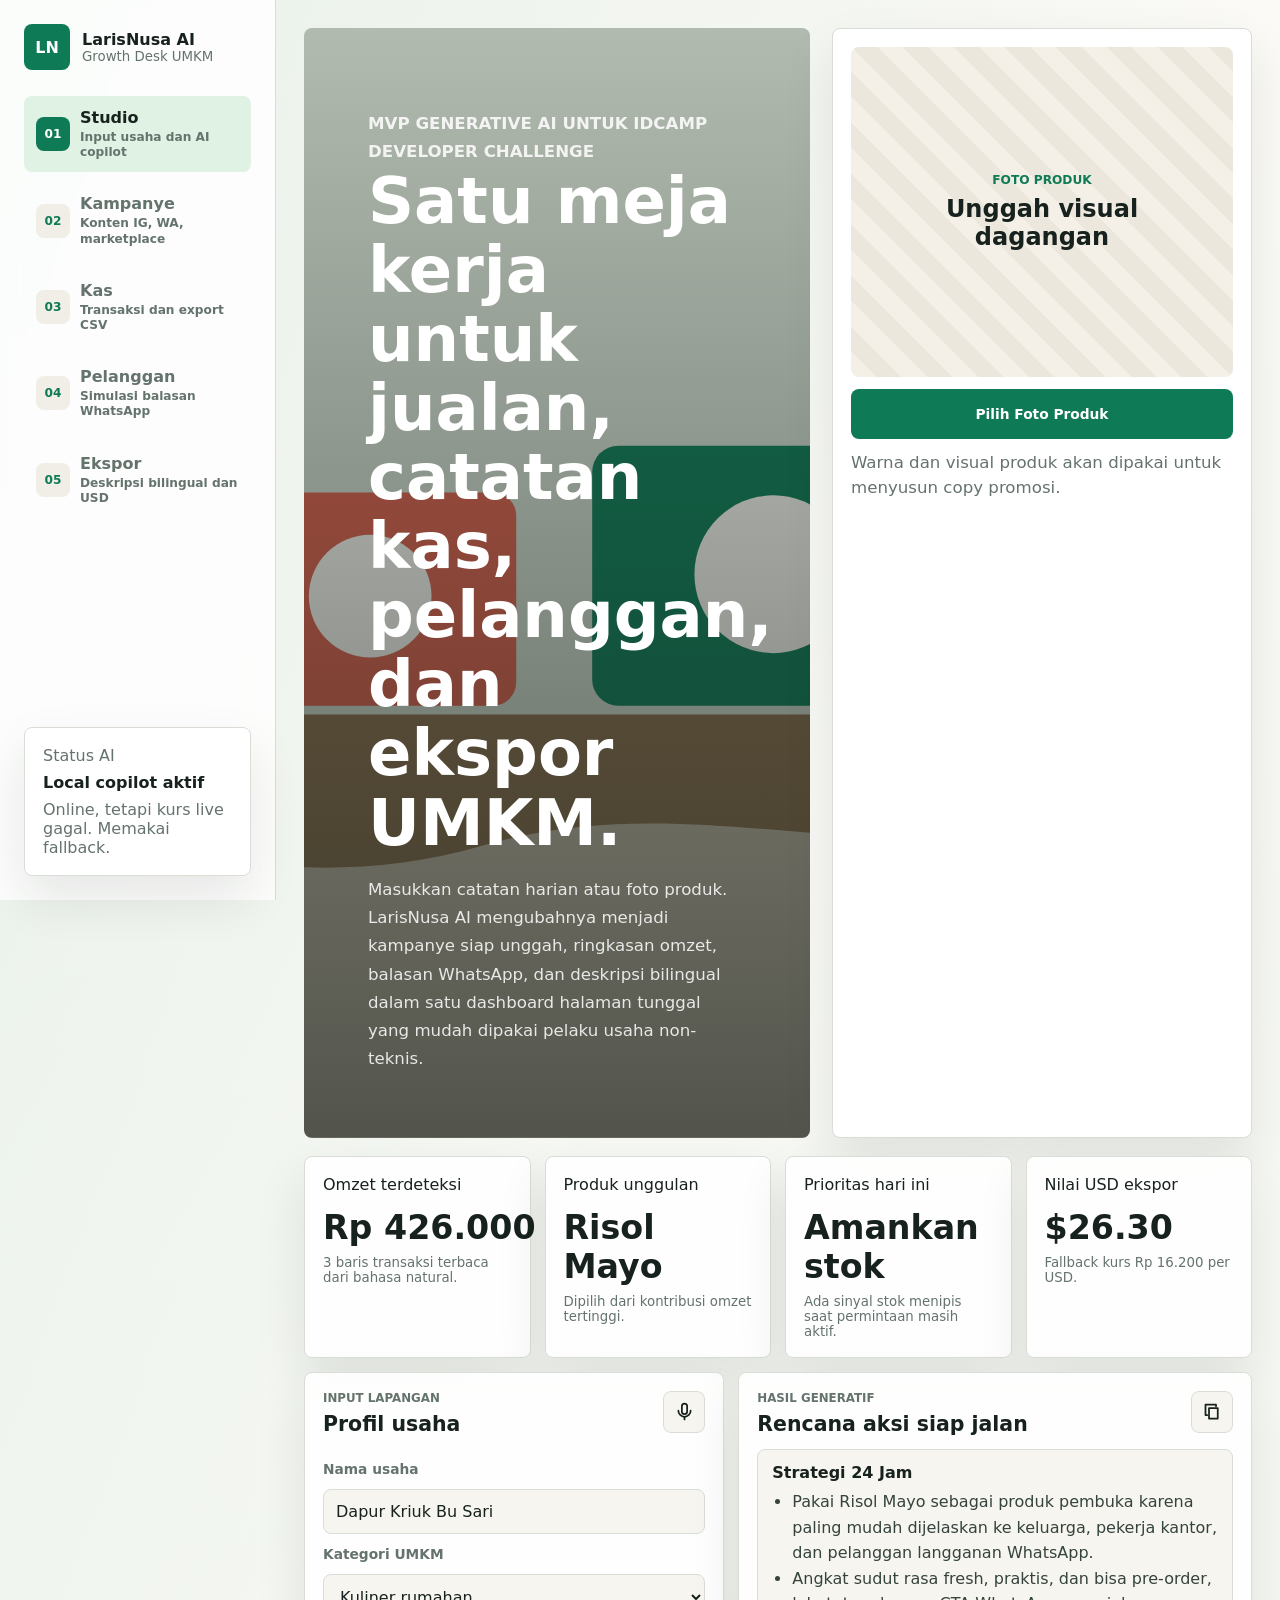
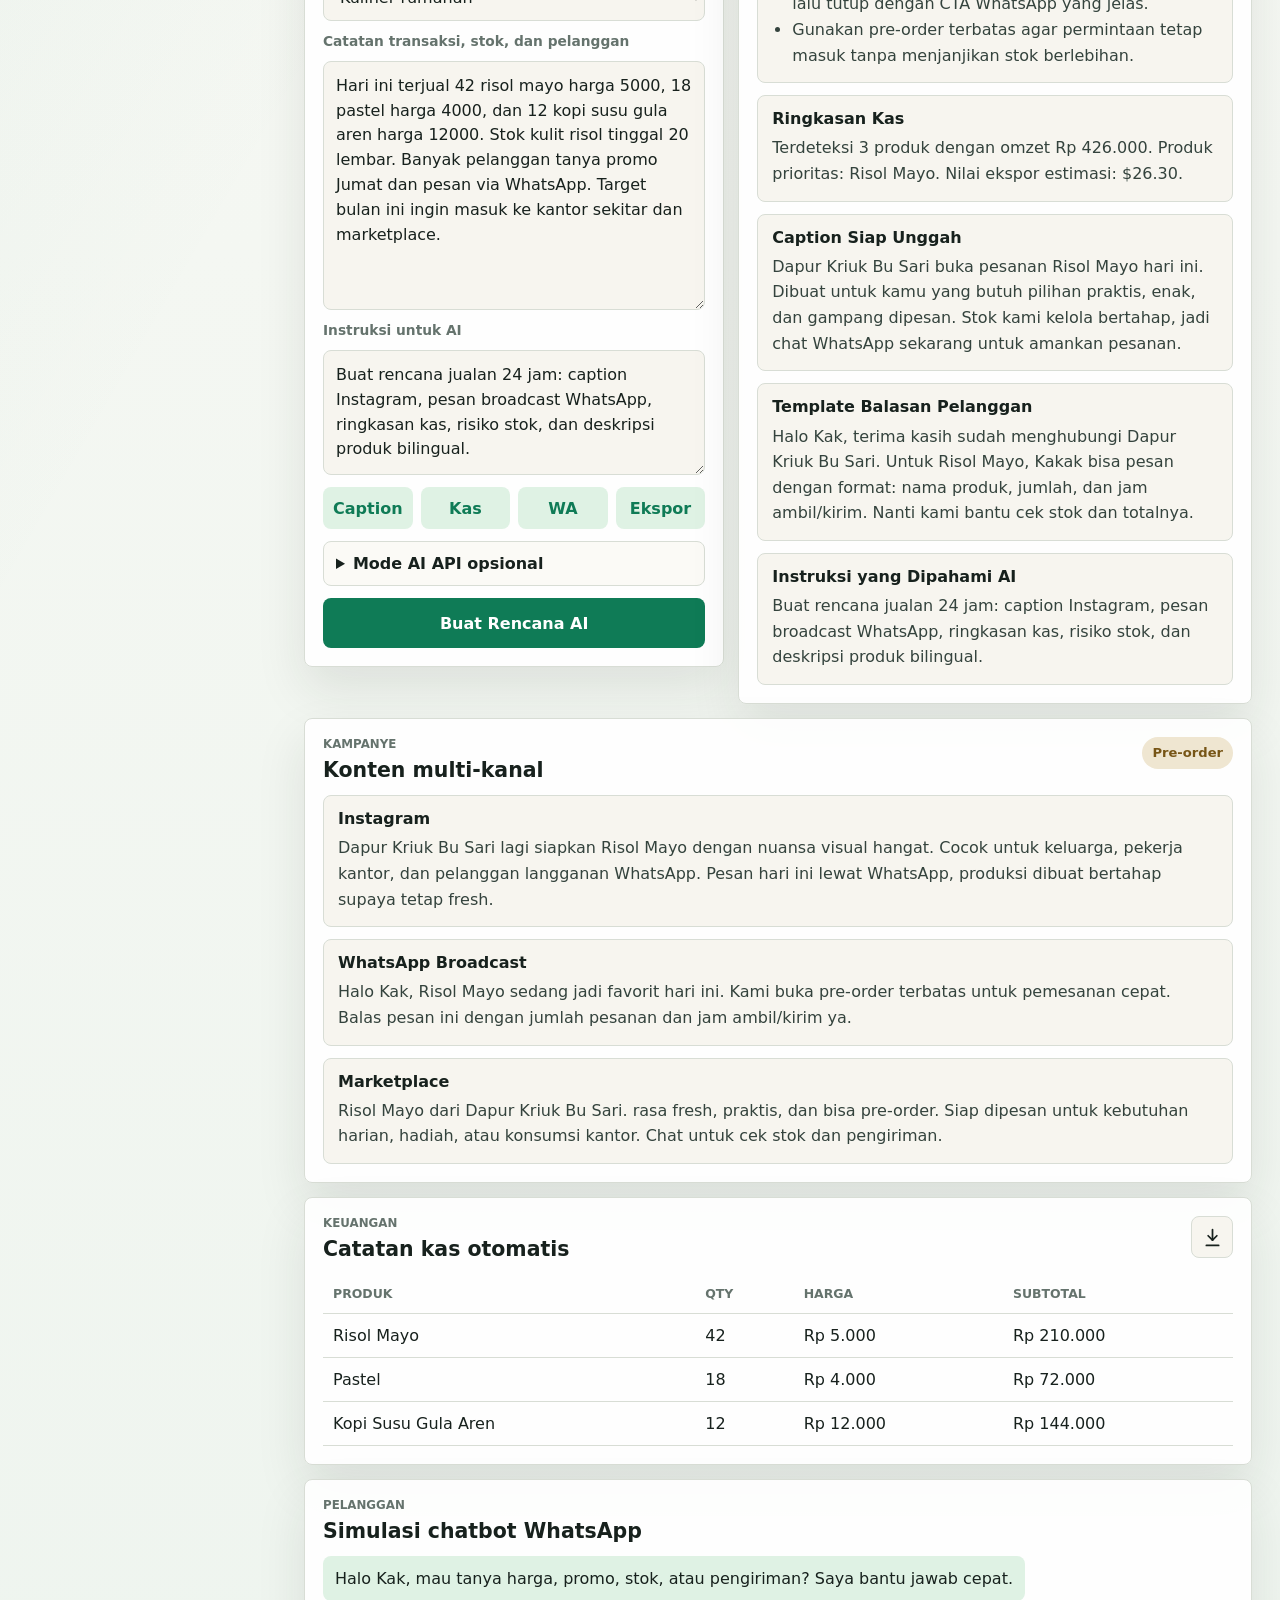
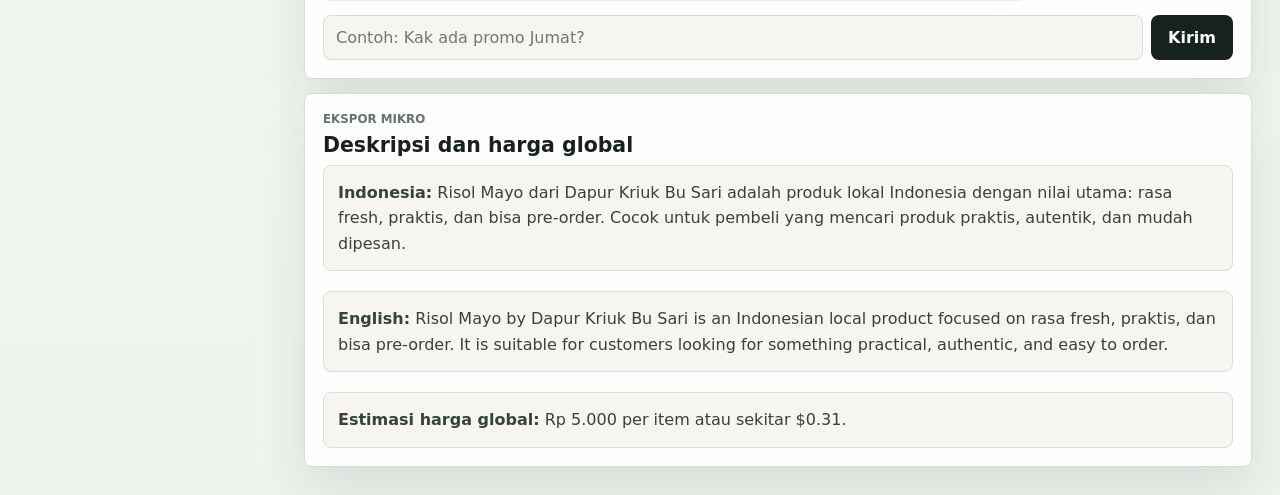
==== app/index.html @ e1582db5 "Initial commit" ====
<!doctype html>
<html lang="id">
  <head>
    <meta charset="UTF-8" />
    <meta name="viewport" content="width=device-width, initial-scale=1.0" />
    <meta name="dicoding:email" content="diegosimanjuntak2006@gmail.com" />
    <title>LarisNusa AI - Growth Desk UMKM</title>
    <link rel="stylesheet" href="styles/larisnusa.css" />
  </head>
  <body>
    <div class="app-shell">
      <aside class="rail" aria-label="Navigasi utama">
        <a class="brand" href="#studio" aria-label="LarisNusa AI">
          <span class="brand-mark">LN</span>
          <span>
            <strong>LarisNusa AI</strong>
            <small>Growth Desk UMKM</small>
          </span>
        </a>

        <nav class="nav-list">
          <a href="#studio" class="active" data-section-link="studio">
            <span class="nav-icon">01</span>
            <span>
              <strong>Studio</strong>
              <small>Input usaha dan AI copilot</small>
            </span>
          </a>
          <a href="#campaign" data-section-link="campaign">
            <span class="nav-icon">02</span>
            <span>
              <strong>Kampanye</strong>
              <small>Konten IG, WA, marketplace</small>
            </span>
          </a>
          <a href="#finance" data-section-link="finance">
            <span class="nav-icon">03</span>
            <span>
              <strong>Kas</strong>
              <small>Transaksi dan export CSV</small>
            </span>
          </a>
          <a href="#customer" data-section-link="customer">
            <span class="nav-icon">04</span>
            <span>
              <strong>Pelanggan</strong>
              <small>Simulasi balasan WhatsApp</small>
            </span>
          </a>
          <a href="#export" data-section-link="export">
            <span class="nav-icon">05</span>
            <span>
              <strong>Ekspor</strong>
              <small>Deskripsi bilingual dan USD</small>
            </span>
          </a>
        </nav>

        <section class="rail-card">
          <span class="label">Status AI</span>
          <strong id="aiStatus">Local copilot aktif</strong>
          <p id="onlineStatus">Mengecek koneksi dan kurs ekspor.</p>
        </section>
      </aside>

      <main class="workspace">
        <section class="hero" id="studio">
          <div class="hero-copy">
            <p class="eyebrow">MVP Generative AI untuk IDCamp Developer Challenge</p>
            <h1>Satu meja kerja untuk jualan, catatan kas, pelanggan, dan ekspor UMKM.</h1>
            <p>
              Masukkan catatan harian atau foto produk. LarisNusa AI mengubahnya menjadi
              kampanye siap unggah, ringkasan omzet, balasan WhatsApp, dan deskripsi
              bilingual dalam satu dashboard halaman tunggal yang mudah dipakai pelaku
              usaha non-teknis.
            </p>
          </div>

          <div class="photo-panel" aria-label="Preview foto produk">
            <div class="photo-frame">
              <img id="productPreview" alt="Preview produk UMKM" />
              <div class="photo-fallback">
                <span>Foto produk</span>
                <strong>Unggah visual dagangan</strong>
              </div>
            </div>
            <label class="upload-button" for="productPhoto">Pilih Foto Produk</label>
            <input id="productPhoto" type="file" accept="image/*" />
            <p id="visualInsight">Warna dan visual produk akan dipakai untuk menyusun copy promosi.</p>
          </div>
        </section>

        <section class="metric-grid" aria-label="Ringkasan usaha">
          <article class="metric-card">
            <span>Omzet terdeteksi</span>
            <strong id="revenueMetric">Rp0</strong>
            <small id="revenueNote">Isi catatan transaksi untuk menghitung otomatis.</small>
          </article>
          <article class="metric-card">
            <span>Produk unggulan</span>
            <strong id="topProductMetric">Belum ada</strong>
            <small>Dipilih dari kontribusi omzet tertinggi.</small>
          </article>
          <article class="metric-card">
            <span>Prioritas hari ini</span>
            <strong id="priorityMetric">Validasi data</strong>
            <small id="priorityNote">AI membaca stok, permintaan, dan momen promosi.</small>
          </article>
          <article class="metric-card">
            <span>Nilai USD ekspor</span>
            <strong id="usdMetric">$0</strong>
            <small id="rateNote">Menggunakan kurs real-time bila tersedia.</small>
          </article>
        </section>

        <section class="studio-grid">
          <article class="panel input-panel">
            <div class="panel-head">
              <div>
                <p class="eyebrow">Input lapangan</p>
                <h2>Profil usaha</h2>
              </div>
              <button class="icon-button" id="voiceButton" type="button" aria-label="Input suara" title="Input suara">
                <svg viewBox="0 0 24 24" aria-hidden="true">
                  <path d="M12 3a3 3 0 0 0-3 3v6a3 3 0 0 0 6 0V6a3 3 0 0 0-3-3Z" />
                  <path d="M5 11a7 7 0 0 0 14 0" />
                  <path d="M12 18v3" />
                </svg>
              </button>
            </div>

            <label for="businessName">Nama usaha</label>
            <input id="businessName" type="text" value="Dapur Kriuk Bu Sari" />

            <label for="businessType">Kategori UMKM</label>
            <select id="businessType">
              <option value="kuliner">Kuliner rumahan</option>
              <option value="fashion">Fashion lokal</option>
              <option value="kerajinan">Kerajinan handmade</option>
              <option value="pertanian">Produk pertanian</option>
              <option value="jasa">Jasa harian</option>
            </select>

            <label for="salesNotes">Catatan transaksi, stok, dan pelanggan</label>
            <textarea id="salesNotes" rows="9">Hari ini terjual 42 risol mayo harga 5000, 18 pastel harga 4000, dan 12 kopi susu gula aren harga 12000. Stok kulit risol tinggal 20 lembar. Banyak pelanggan tanya promo Jumat dan pesan via WhatsApp. Target bulan ini ingin masuk ke kantor sekitar dan marketplace.</textarea>

            <label for="aiGoal">Instruksi untuk AI</label>
            <textarea id="aiGoal" rows="4">Buat rencana jualan 24 jam: caption Instagram, pesan broadcast WhatsApp, ringkasan kas, risiko stok, dan deskripsi produk bilingual.</textarea>

            <div class="prompt-row" aria-label="Tujuan cepat">
              <button type="button" data-goal="Buat caption Instagram yang singkat, meyakinkan, dan ada ajakan pesan via WhatsApp.">Caption</button>
              <button type="button" data-goal="Hitung omzet dari catatan dan beri rekomendasi stok untuk besok.">Kas</button>
              <button type="button" data-goal="Buat balasan WhatsApp untuk pertanyaan harga, promo, stok, dan cara order.">WA</button>
              <button type="button" data-goal="Buat deskripsi produk Indonesia-Inggris untuk calon pembeli luar negeri.">Ekspor</button>
            </div>

            <details class="api-box">
              <summary>Mode AI API opsional</summary>
              <p>
                Untuk demo publik tanpa backend, aplikasi memakai local copilot. Saat produksi,
                endpoint proxy AI bisa diisi agar prompt dikirim ke server sendiri.
              </p>
              <label for="apiEndpoint">Endpoint proxy AI</label>
              <input id="apiEndpoint" type="url" placeholder="https://domain-anda.com/api/generate" />
            </details>

            <button class="primary-button" id="generateButton" type="button">Buat Rencana AI</button>
          </article>

          <article class="panel output-panel">
            <div class="panel-head">
              <div>
                <p class="eyebrow">Hasil generatif</p>
                <h2>Rencana aksi siap jalan</h2>
              </div>
              <button class="icon-button" id="copyButton" type="button" aria-label="Salin hasil" title="Salin hasil">
                <svg viewBox="0 0 24 24" aria-hidden="true">
                  <path d="M8 8h10v12H8z" />
                  <path d="M6 16H4V4h12v2" />
                </svg>
              </button>
            </div>
            <div id="aiOutput" class="ai-output" aria-live="polite"></div>
          </article>
        </section>

        <section class="module-grid">
          <article class="panel" id="campaign">
            <div class="panel-head">
              <div>
                <p class="eyebrow">Kampanye</p>
                <h2>Konten multi-kanal</h2>
              </div>
              <span class="pill" id="campaignTone">Hangat</span>
            </div>
            <div id="campaignCards" class="stack"></div>
          </article>

          <article class="panel" id="finance">
            <div class="panel-head">
              <div>
                <p class="eyebrow">Keuangan</p>
                <h2>Catatan kas otomatis</h2>
              </div>
              <button class="icon-button" id="downloadCsv" type="button" aria-label="Unduh CSV" title="Unduh CSV">
                <svg viewBox="0 0 24 24" aria-hidden="true">
                  <path d="M12 3v12" />
                  <path d="m7 10 5 5 5-5" />
                  <path d="M5 21h14" />
                </svg>
              </button>
            </div>
            <div class="table-wrap">
              <table>
                <thead>
                  <tr>
                    <th>Produk</th>
                    <th>Qty</th>
                    <th>Harga</th>
                    <th>Subtotal</th>
                  </tr>
                </thead>
                <tbody id="financeRows"></tbody>
              </table>
            </div>
          </article>

          <article class="panel" id="customer">
            <p class="eyebrow">Pelanggan</p>
            <h2>Simulasi chatbot WhatsApp</h2>
            <div class="chat-box" id="chatBox"></div>
            <form class="chat-input" id="chatForm">
              <input id="customerQuestion" type="text" placeholder="Contoh: Kak ada promo Jumat?" />
              <button type="submit">Kirim</button>
            </form>
          </article>

          <article class="panel" id="export">
            <p class="eyebrow">Ekspor mikro</p>
            <h2>Deskripsi dan harga global</h2>
            <div id="exportCopy" class="export-copy"></div>
          </article>
        </section>
      </main>
    </div>

    <script src="scripts/larisnusa.js"></script>
  </body>
</html>
---- app/styles/larisnusa.css ----
:root {
  color-scheme: light;
  --ink: #17211d;
  --muted: #65736d;
  --paper: #f7f5ef;
  --panel: #ffffff;
  --line: #d8ddd5;
  --green: #0f7b56;
  --leaf: #dff2e4;
  --coral: #d95f4b;
  --gold: #e2aa3b;
  --blue: #276b9f;
  --shadow: 0 22px 50px rgba(26, 35, 31, 0.1);
}

* {
  box-sizing: border-box;
}

html {
  scroll-behavior: smooth;
}

body {
  margin: 0;
  min-height: 100vh;
  color: var(--ink);
  background: linear-gradient(120deg, rgba(15, 123, 86, 0.08), transparent 38%), linear-gradient(180deg, #fbfaf6 0%, #edf4ee 100%);
  font-family: Inter, ui-sans-serif, system-ui, -apple-system, BlinkMacSystemFont, "Segoe UI", sans-serif;
}

button,
input,
select,
textarea {
  font: inherit;
}

.app-shell {
  display: grid;
  grid-template-columns: 276px minmax(0, 1fr);
  min-height: 100vh;
}

.rail {
  position: sticky;
  top: 0;
  display: flex;
  height: 100vh;
  flex-direction: column;
  gap: 26px;
  padding: 24px;
  border-right: 1px solid var(--line);
  background: rgba(255, 255, 255, 0.82);
  backdrop-filter: blur(16px);
}

.brand {
  display: flex;
  align-items: center;
  gap: 12px;
  color: inherit;
  text-decoration: none;
}

.brand-mark {
  display: grid;
  width: 46px;
  height: 46px;
  place-items: center;
  border-radius: 8px;
  color: #fff;
  background: var(--green);
  font-weight: 900;
}

.brand strong,
.brand small {
  display: block;
}

.brand small,
.label,
.eyebrow,
small,
.hero p,
.rail-card p,
.api-box p {
  color: var(--muted);
}

.nav-list {
  display: grid;
  gap: 10px;
}

.nav-list a {
  display: grid;
  grid-template-columns: 34px minmax(0, 1fr);
  gap: 10px;
  align-items: center;
  border-radius: 8px;
  color: var(--muted);
  padding: 12px;
  text-decoration: none;
  font-weight: 800;
}

.nav-list a.active,
.nav-list a:hover {
  background: var(--leaf);
  color: var(--ink);
}

.nav-list strong,
.nav-list small {
  display: block;
}

.nav-list small {
  margin-top: 3px;
  color: var(--muted);
  font-size: 0.76rem;
  font-weight: 700;
  line-height: 1.25;
}

.nav-icon {
  display: grid;
  width: 34px;
  height: 34px;
  place-items: center;
  border-radius: 8px;
  background: #f0eee6;
  color: var(--green);
  font-size: 0.76rem;
  font-weight: 900;
}

.nav-list a.active .nav-icon,
.nav-list a:hover .nav-icon {
  background: var(--green);
  color: #fff;
}

.rail-card,
.panel,
.metric-card {
  border: 1px solid var(--line);
  border-radius: 8px;
  background: rgba(255, 255, 255, 0.92);
  box-shadow: var(--shadow);
}

.rail-card {
  margin-top: auto;
  padding: 18px;
}

.rail-card strong,
.rail-card p {
  display: block;
  margin: 8px 0 0;
}

.workspace {
  padding: 28px;
}

.hero {
  display: grid;
  grid-template-columns: minmax(0, 1.2fr) minmax(280px, 420px);
  gap: 22px;
  align-items: stretch;
  min-height: min(560px, calc(100vh - 56px));
  margin-bottom: 18px;
}

.hero-copy {
  display: flex;
  min-height: 440px;
  flex-direction: column;
  justify-content: center;
  padding: clamp(24px, 6vw, 64px);
  border-radius: 8px;
  background:
    linear-gradient(rgba(23, 33, 29, 0.16), rgba(23, 33, 29, 0.66)),
    url("data:image/svg+xml,%3Csvg xmlns='http://www.w3.org/2000/svg' width='1200' height='760' viewBox='0 0 1200 760'%3E%3Crect width='1200' height='760' fill='%23cfd8cb'/%3E%3Crect x='0' y='470' width='1200' height='290' fill='%238a6d4b'/%3E%3Ccircle cx='178' cy='188' r='92' fill='%23f2b84b' opacity='.78'/%3E%3Crect x='128' y='345' width='216' height='118' rx='14' fill='%23f8f3e8'/%3E%3Crect x='386' y='318' width='186' height='146' rx='16' fill='%23d95f4b'/%3E%3Crect x='624' y='286' width='254' height='178' rx='18' fill='%230f7b56'/%3E%3Crect x='906' y='352' width='164' height='112' rx='14' fill='%23276b9f'/%3E%3Ccircle cx='236' cy='404' r='34' fill='%23e2aa3b'/%3E%3Ccircle cx='472' cy='389' r='42' fill='%23f7f5ef'/%3E%3Ccircle cx='748' cy='374' r='54' fill='%23f7f5ef'/%3E%3Cpath d='M0 540 C220 500 360 614 548 560 C720 510 846 604 1200 528 L1200 760 L0 760 Z' fill='%23f7f5ef' opacity='.56'/%3E%3C/svg%3E");
  background-position: center;
  background-size: cover;
  color: #fff;
}

.hero-copy .eyebrow,
.hero-copy p {
  color: rgba(255, 255, 255, 0.86);
}

.eyebrow {
  margin: 0 0 8px;
  text-transform: uppercase;
  letter-spacing: 0;
  font-size: 0.74rem;
  font-weight: 900;
}

h1,
h2,
h3 {
  margin: 0;
  line-height: 1.08;
}

h1 {
  max-width: 940px;
  font-size: clamp(2.25rem, 5vw, 5.6rem);
}

h2 {
  font-size: 1.28rem;
}

h3 {
  font-size: 1rem;
}

.hero p {
  max-width: 760px;
  margin: 18px 0 0;
  font-size: 1.04rem;
  line-height: 1.7;
}

.photo-panel {
  display: grid;
  align-content: start;
  gap: 12px;
  padding: 18px;
  border: 1px solid var(--line);
  border-radius: 8px;
  background: var(--panel);
  box-shadow: var(--shadow);
}

.photo-frame {
  position: relative;
  overflow: hidden;
  min-height: 330px;
  border-radius: 8px;
  background: repeating-linear-gradient(45deg, #f4f0e7 0 18px, #ebe7dd 18px 36px);
}

.photo-frame img {
  display: none;
  width: 100%;
  height: 100%;
  min-height: 330px;
  object-fit: cover;
}

.photo-frame.has-image img {
  display: block;
}

.photo-frame.has-image .photo-fallback {
  display: none;
}

.photo-fallback {
  display: grid;
  height: 330px;
  place-content: center;
  gap: 8px;
  padding: 24px;
  text-align: center;
}

.photo-fallback span {
  color: var(--green);
  font-weight: 900;
  text-transform: uppercase;
  font-size: 0.76rem;
}

.photo-fallback strong {
  font-size: 1.5rem;
}

#productPhoto {
  position: absolute;
  width: 1px;
  height: 1px;
  overflow: hidden;
  clip: rect(0 0 0 0);
}

.upload-button,
.primary-button,
.prompt-row button,
.chat-input button {
  border: 0;
  border-radius: 8px;
  cursor: pointer;
  font-weight: 900;
}

.upload-button,
.primary-button {
  display: grid;
  min-height: 50px;
  place-items: center;
  padding: 13px 18px;
  color: #fff;
  background: var(--green);
  text-align: center;
}

#visualInsight {
  margin: 0;
  color: var(--muted);
  line-height: 1.5;
}

.metric-grid {
  display: grid;
  grid-template-columns: repeat(4, minmax(0, 1fr));
  gap: 14px;
  margin-bottom: 14px;
}

.metric-card {
  min-height: 142px;
  padding: 18px;
}

.metric-card span,
.metric-card strong,
.metric-card small {
  display: block;
}

.metric-card strong {
  margin: 14px 0 8px;
  font-size: clamp(1.45rem, 2.6vw, 2.25rem);
}

.studio-grid {
  display: grid;
  grid-template-columns: minmax(320px, 0.9fr) minmax(0, 1.1fr);
  gap: 14px;
  align-items: start;
}

.panel {
  padding: 18px;
}

.panel-head {
  display: flex;
  align-items: start;
  justify-content: space-between;
  gap: 12px;
  margin-bottom: 14px;
}

.input-panel {
  display: grid;
  gap: 12px;
}

label {
  color: var(--muted);
  font-size: 0.86rem;
  font-weight: 800;
}

input,
select,
textarea {
  width: 100%;
  border: 1px solid var(--line);
  border-radius: 8px;
  background: var(--paper);
  color: var(--ink);
  padding: 12px;
}

textarea {
  resize: vertical;
  line-height: 1.55;
}

.icon-button {
  display: grid;
  width: 42px;
  height: 42px;
  flex: 0 0 42px;
  place-items: center;
  border: 1px solid var(--line);
  border-radius: 8px;
  background: var(--paper);
  color: var(--ink);
  cursor: pointer;
}

.icon-button svg {
  width: 21px;
  height: 21px;
  fill: none;
  stroke: currentColor;
  stroke-linecap: round;
  stroke-linejoin: round;
  stroke-width: 2;
}

.prompt-row {
  display: grid;
  grid-template-columns: repeat(4, minmax(0, 1fr));
  gap: 8px;
}

.prompt-row button {
  min-height: 42px;
  padding: 9px;
  background: var(--leaf);
  color: var(--green);
}

.api-box {
  border: 1px solid var(--line);
  border-radius: 8px;
  background: #fbfaf6;
  padding: 12px;
}

.api-box summary {
  cursor: pointer;
  font-weight: 900;
}

.api-box p {
  margin: 10px 0;
  line-height: 1.55;
}

.ai-output,
.stack,
.export-copy {
  display: grid;
  gap: 12px;
}

.result-card,
.campaign-card,
.export-copy p {
  border: 1px solid var(--line);
  border-radius: 8px;
  background: var(--paper);
  padding: 14px;
}

.result-card p,
.result-card ul,
.campaign-card p,
.export-copy p {
  margin: 8px 0 0;
  color: #34433d;
  line-height: 1.6;
}

.result-card ul {
  padding-left: 20px;
}

.module-grid {
  display: grid;
  grid-template-columns: 1fr;
  gap: 14px;
  margin-top: 14px;
  align-items: start;
}

.module-grid > .panel {
  scroll-margin-top: 24px;
}

.pill {
  display: inline-flex;
  align-items: center;
  min-height: 32px;
  border-radius: 999px;
  padding: 5px 10px;
  background: #efe6d1;
  color: #775516;
  font-weight: 900;
  font-size: 0.82rem;
}

.table-wrap {
  overflow-x: auto;
}

table {
  width: 100%;
  min-width: 520px;
  border-collapse: collapse;
}

th,
td {
  padding: 12px 10px;
  border-bottom: 1px solid var(--line);
  text-align: left;
  white-space: nowrap;
}

th {
  color: var(--muted);
  font-size: 0.78rem;
  text-transform: uppercase;
}

.chat-box {
  display: grid;
  gap: 10px;
  max-height: 292px;
  overflow-y: auto;
  margin: 14px 0;
}

.bubble {
  max-width: 88%;
  padding: 11px 12px;
  border-radius: 8px;
  line-height: 1.45;
}

.bubble.user {
  justify-self: end;
  color: #fff;
  background: var(--blue);
}

.bubble.bot {
  justify-self: start;
  background: var(--leaf);
}

.chat-input {
  display: grid;
  grid-template-columns: minmax(0, 1fr) 82px;
  gap: 8px;
}

.chat-input button {
  background: var(--ink);
  color: #fff;
}

@media (max-width: 1180px) {
  .app-shell {
    grid-template-columns: 1fr;
  }

  .rail {
    position: static;
    height: auto;
    flex-direction: row;
    flex-wrap: wrap;
    align-items: center;
  }

  .nav-list {
    grid-template-columns: repeat(5, auto);
    overflow-x: auto;
  }

  .nav-list a {
    min-width: 210px;
  }

  .rail-card {
    margin-left: auto;
    margin-top: 0;
    max-width: 330px;
  }

  .metric-grid {
    grid-template-columns: repeat(2, minmax(0, 1fr));
  }
}

@media (max-width: 920px) {
  .hero,
  .studio-grid,
  .module-grid {
    grid-template-columns: 1fr;
  }

  .hero {
    min-height: 0;
  }

  .hero-copy {
    min-height: 430px;
  }
}

@media (max-width: 680px) {
  .workspace,
  .rail {
    padding: 16px;
  }

  .rail {
    gap: 16px;
  }

  .nav-list {
    grid-template-columns: 1fr;
    width: 100%;
  }

  .nav-list a {
    min-width: 0;
  }

  .rail-card {
    width: 100%;
    max-width: none;
  }

  .hero-copy {
    min-height: 430px;
    padding: 24px;
  }

  .metric-grid,
  .prompt-row {
    grid-template-columns: 1fr;
  }

  .photo-frame,
  .photo-fallback,
  .photo-frame img {
    min-height: 260px;
  }
}
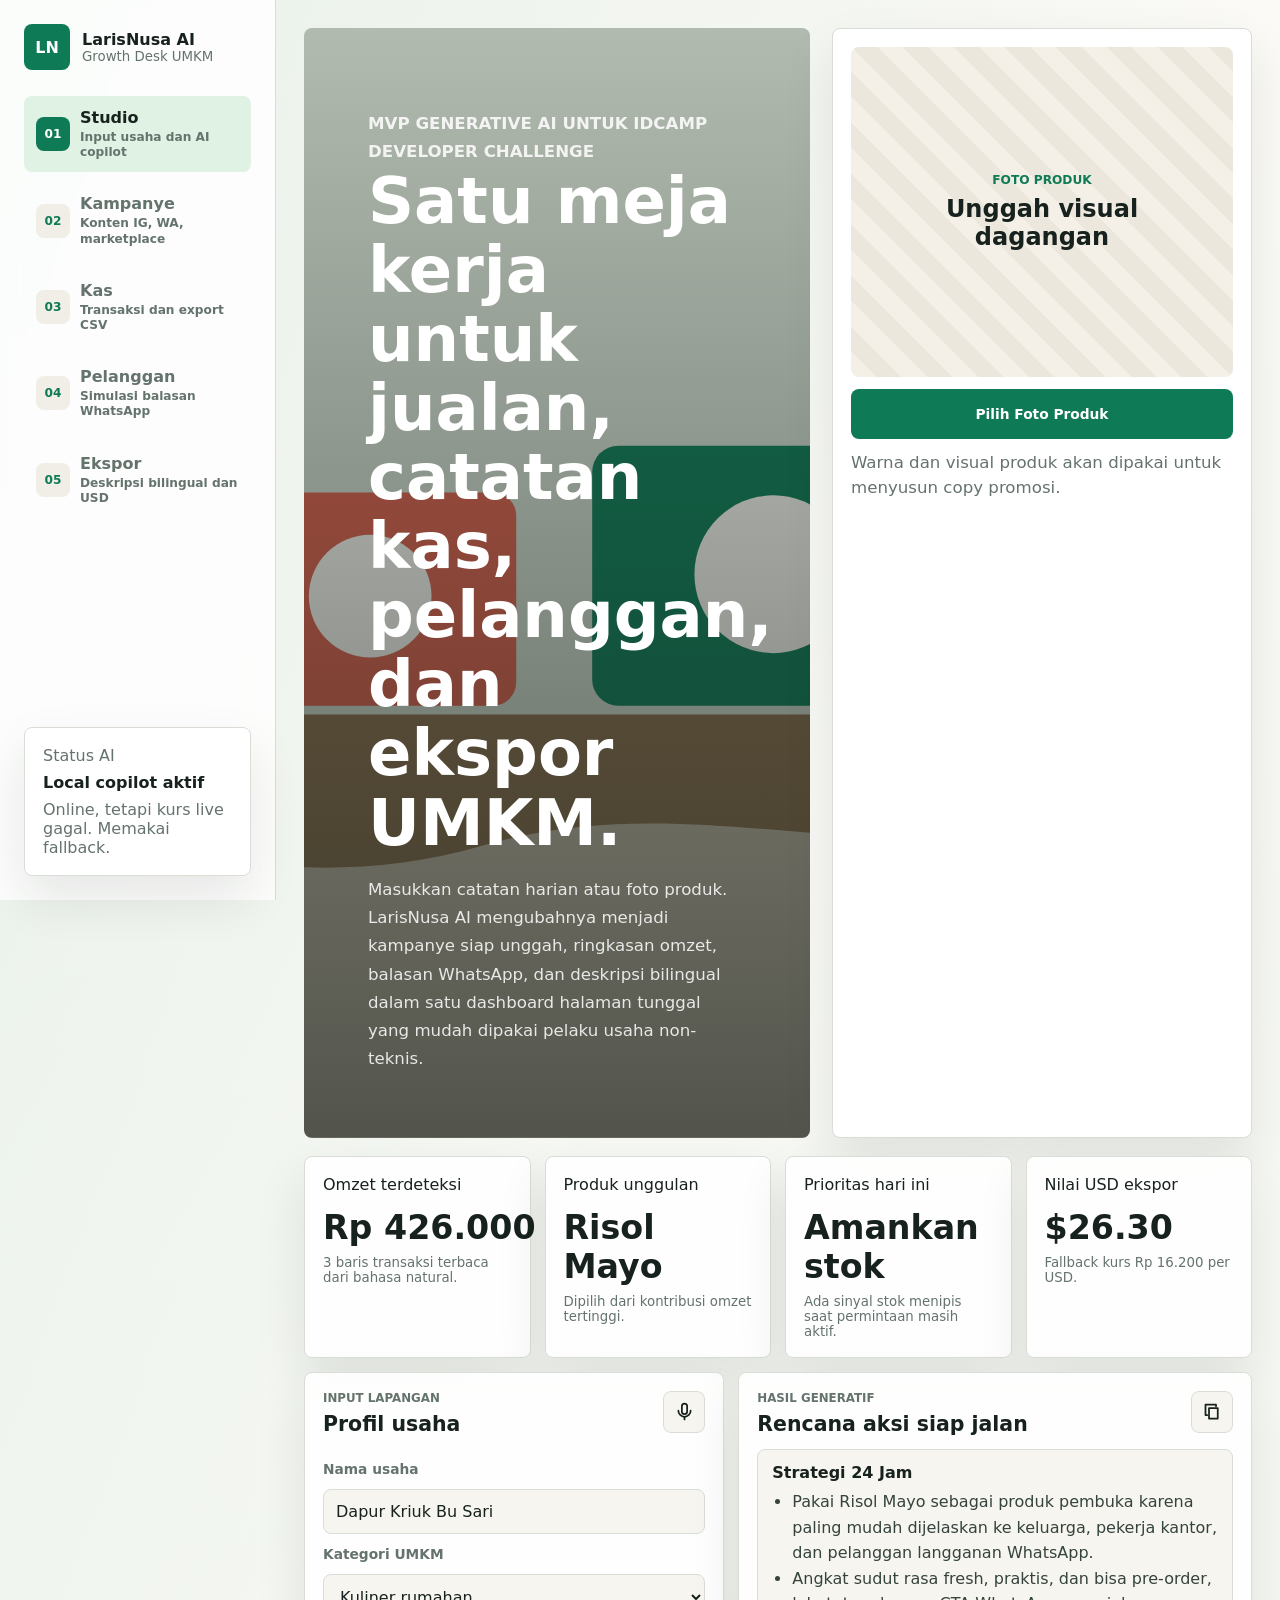
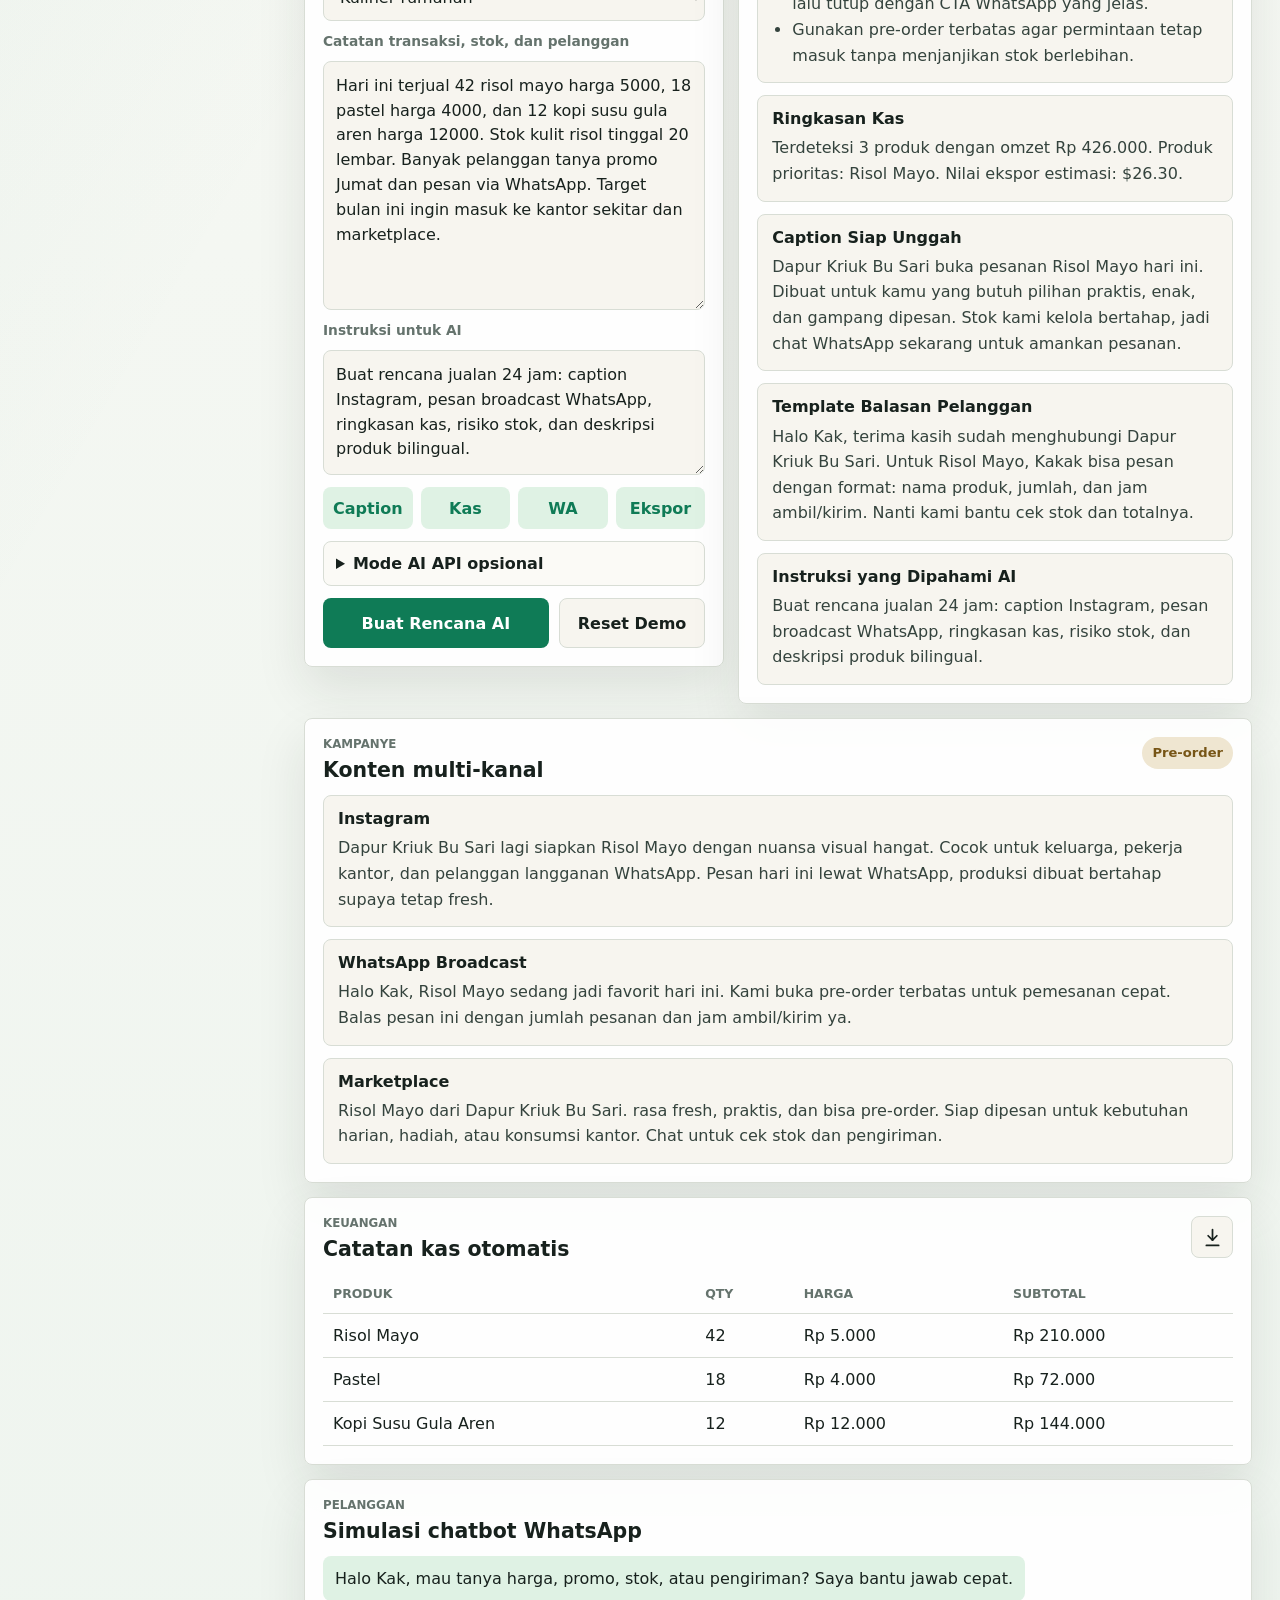
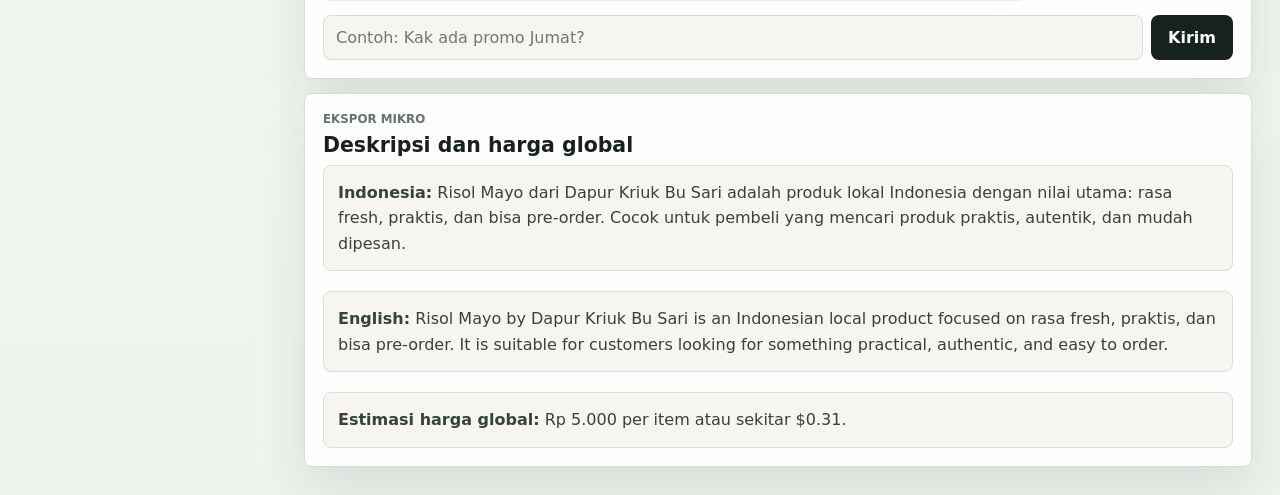
==== commit 16cfbc2d: "fix: harden output rendering and add demo reset" ====
--- a/app/index.html
+++ b/app/index.html
@@ -164,7 +164,10 @@
               <input id="apiEndpoint" type="url" placeholder="https://domain-anda.com/api/generate" />
             </details>
 
-            <button class="primary-button" id="generateButton" type="button">Buat Rencana AI</button>
+            <div class="action-row">
+              <button class="primary-button" id="generateButton" type="button">Buat Rencana AI</button>
+              <button class="secondary-button" id="resetWorkspace" type="button">Reset Demo</button>
+            </div>
           </article>
 
           <article class="panel output-panel">
--- a/app/styles/larisnusa.css
+++ b/app/styles/larisnusa.css
@@ -296,6 +296,7 @@
 
 .upload-button,
 .primary-button,
+.secondary-button,
 .prompt-row button,
 .chat-input button {
   border: 0;
@@ -313,6 +314,20 @@
   color: #fff;
   background: var(--green);
   text-align: center;
+}
+
+.secondary-button {
+  min-height: 50px;
+  padding: 13px 18px;
+  border: 1px solid var(--line);
+  background: var(--paper);
+  color: var(--ink);
+}
+
+.action-row {
+  display: grid;
+  grid-template-columns: minmax(0, 1fr) auto;
+  gap: 10px;
 }
 
 #visualInsight {
@@ -411,6 +426,12 @@
   stroke-linecap: round;
   stroke-linejoin: round;
   stroke-width: 2;
+}
+
+.icon-button.is-copied {
+  border-color: var(--green);
+  background: var(--leaf);
+  color: var(--green);
 }
 
 .prompt-row {
@@ -636,7 +657,8 @@
   }
 
   .metric-grid,
-  .prompt-row {
+  .prompt-row,
+  .action-row {
     grid-template-columns: 1fr;
   }
 
